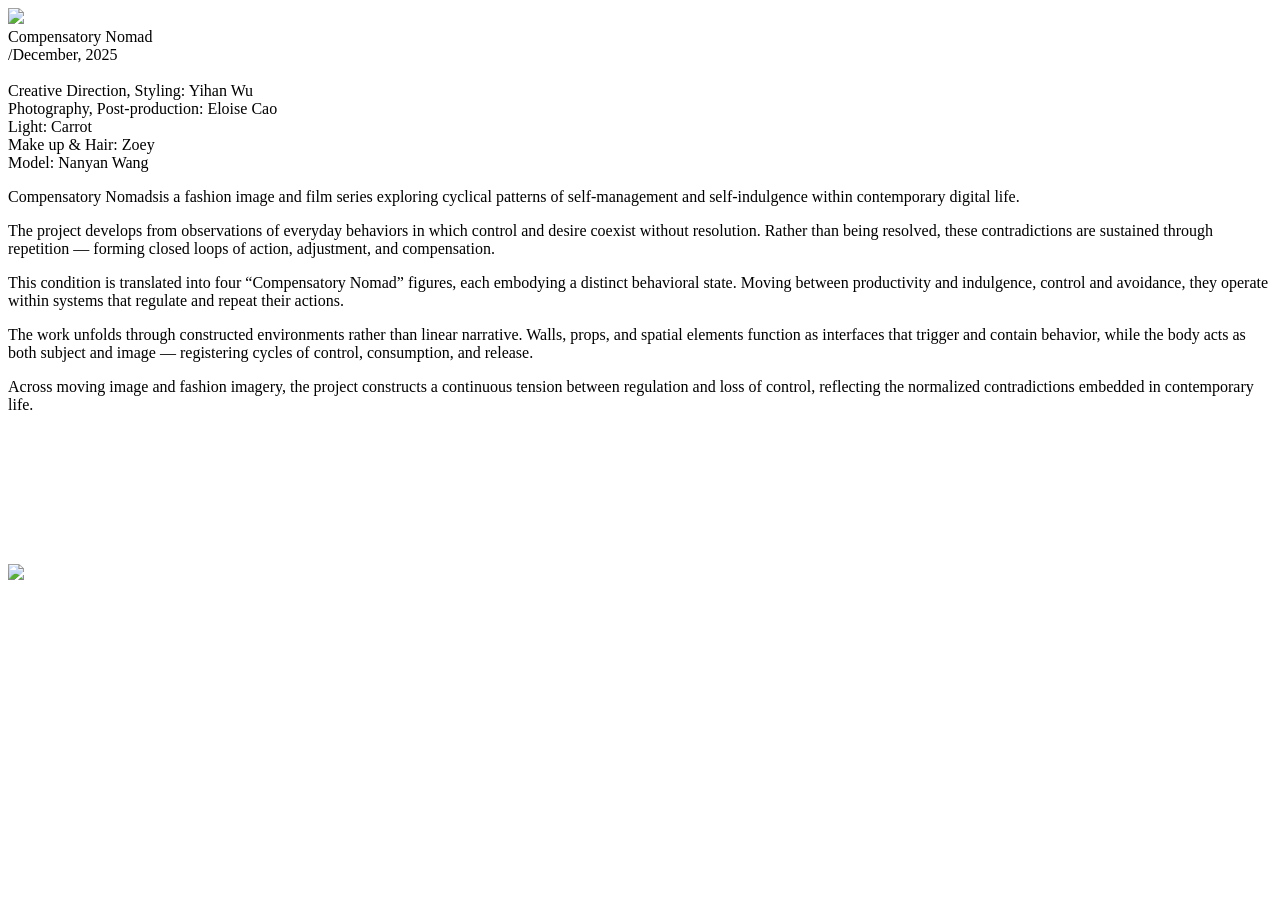
==== compensatorynomad.html @ a959df0d "Add files via upload" ====
<!DOCTYPE html>
<html>
    <head>
        <meta charset="utf-8">
        <title>YIHANWU-Compensatory Nomad</title>
        <meta name="YIHANWU" content="YIHANWU" />
        <meta name="viewport" content="width=device-width, initial-scale=1.0, minimum-scale=1.0, maximum-scale=1.0, user-scalable=no">
        <link rel="stylesheet" media="screen" href="css/style.css">
        <script src="js/jq.js"></script>
    </head>
    <body class="compensatorynomad">
        <div class="top-frame">
            <a href="index.html" class="logo-a"><img src="images/logo.png"/></a>
            <div class="top-info">
                <div class="l-box CenterVH">
                    <div>
                        <span>Compensatory Nomad</span><br>
                        /December, 2025<br><br>
                        Creative Direction, Styling: Yihan Wu<br>
                        Photography, Post-production: Eloise Cao<br>
                        Light: Carrot<br>
                        Make up & Hair: Zoey<br>
                        Model: Nanyan Wang<br>

                    </div>
                </div>
                <div class="r-box">
                    <p>Compensatory Nomadsis a fashion image and film series exploring cyclical patterns of self-management and self-indulgence within contemporary digital life.</p>                    <p>The project develops from observations of everyday behaviors in which control and desire coexist without resolution. Rather than being resolved, these contradictions are sustained through repetition — forming closed loops of action, adjustment, and compensation.</p>                    <p>This condition is translated into four “Compensatory Nomad” figures, each embodying a distinct behavioral state. Moving between productivity and indulgence, control and avoidance, they operate within systems that regulate and repeat their actions.</p>                    <p>The work unfolds through constructed environments rather than linear narrative. Walls, props, and spatial elements function as interfaces that trigger and contain behavior, while the body acts as both subject and image — registering cycles of control, consumption, and release.</p>                    <p>Across moving image and fashion imagery, the project constructs a continuous tension between regulation and loss of control, reflecting the normalized contradictions embedded in contemporary life.</p>
                </div>
            </div>
            
        </div>
        <div class="bottom-frame">
            <div class="vio-box">
                <img class="mask" src="images/videocover.png"/>
                <video id="vio" onended="edned()" src="images/Comtenporary Nomad.mp4" >
                </video>
            </div>
            
            
        </div>
        <div class="hi"></div>
        <div class="img-box-show CenterVH" style="display: none;">
            <div class="img-show-box CenterVH">
                <div class="img-img"><img class="img-show" src=""/></div>
            </div>
            
            <div class="close-btn"></div>
        </div>
    </body>
    <script>
        let vio = document.getElementById('vio');
        let fx = 0;
        let fy = 0;
        let isPlaying = false;
        function edned(){
            isPlaying = false; $('.mask').show();
            vio.controls = false; // 隐藏
        }
        $('.vio-box').bind('click', function(e) {
             e.preventDefault();
             checkPlaying();
             $('.mask').hide();
             vio.controls = true; // 隐藏
             if(isPlaying)
             {
                 vio.pause();
             }
             else
             {
                 vio.play();
             }
         });
        function checkPlaying() {
            if (vio.currentTime > 0 && !vio.paused && !vio.ended && vio.readyState > 2) {
              if (!isPlaying) { // 确保只记录一次状态变化
                console.log('视频正在播放');
                isPlaying = true;
              }
            } else {
              isPlaying = false; // 重置状态，等待下一次检测
            }
          }
          
    </script>
</html>
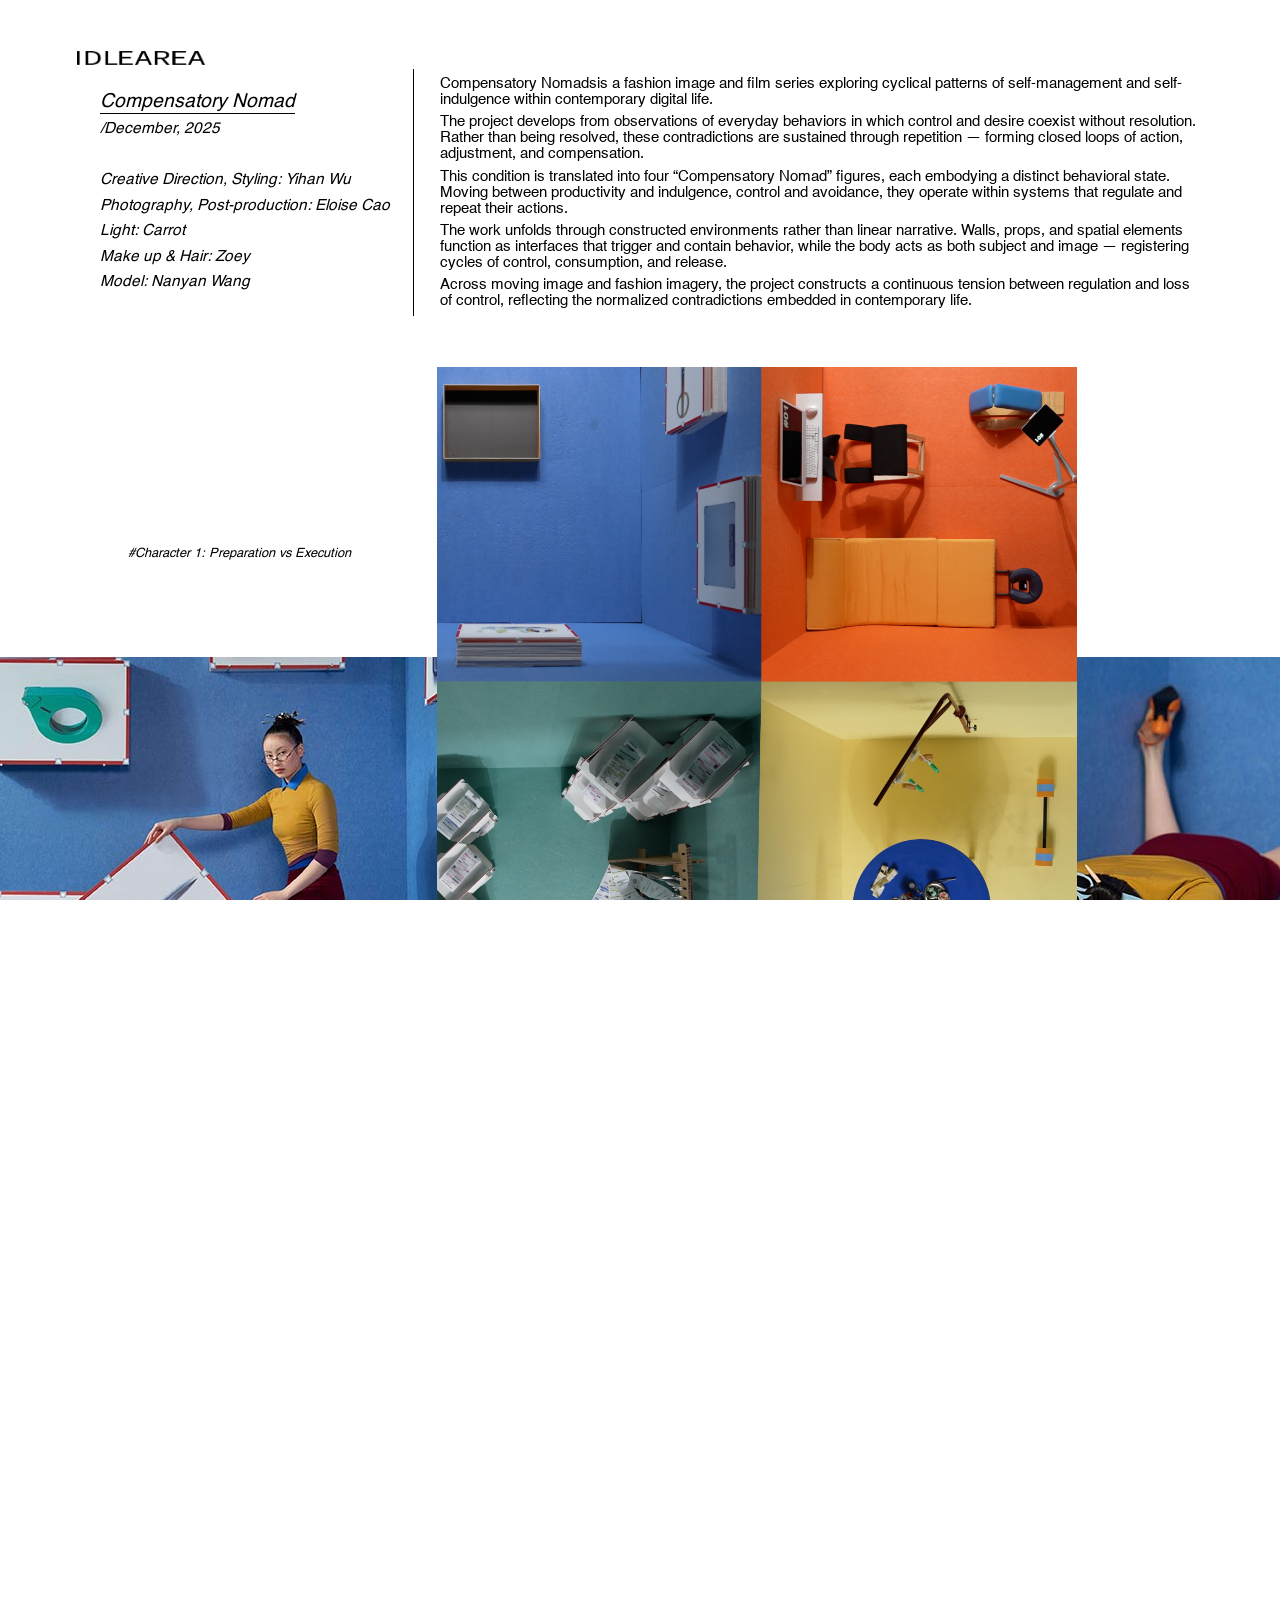
==== commit c6ca90a0: "Update compensatorynomad.html" ====
--- a/compensatorynomad.html
+++ b/compensatorynomad.html
@@ -1,13 +1,13 @@
-<!DOCTYPE html>
-<html>
-    <head>
+<!DOCTYPE html>
+<html>
+    <head>
         <meta charset="utf-8">
         <title>YIHANWU-Compensatory Nomad</title>
         <meta name="YIHANWU" content="YIHANWU" />
         <meta name="viewport" content="width=device-width, initial-scale=1.0, minimum-scale=1.0, maximum-scale=1.0, user-scalable=no">
         <link rel="stylesheet" media="screen" href="css/style.css">
-        <script src="js/jq.js"></script>
-    </head>
+        <script src="js/jq.js"></script>
+    </head>
     <body class="compensatorynomad">
         <div class="top-frame">
             <a href="index.html" class="logo-a"><img src="images/logo.png"/></a>
@@ -20,20 +20,20 @@
                         Photography, Post-production: Eloise Cao<br>
                         Light: Carrot<br>
                         Make up & Hair: Zoey<br>
-                        Model: Nanyan Wang<br>+                        Model: Nanyan Wang<br>
 
 
                     </div>
                 </div>
                 <div class="r-box">
-                    <p>Compensatory Nomadsis a fashion image and film series exploring cyclical patterns of self-management and self-indulgence within contemporary digital life.</p>--                    <p>The project develops from observations of everyday behaviors in which control and desire coexist without resolution. Rather than being resolved, these contradictions are sustained through repetition — forming closed loops of action, adjustment, and compensation.</p>--                    <p>This condition is translated into four “Compensatory Nomad” figures, each embodying a distinct behavioral state. Moving between productivity and indulgence, control and avoidance, they operate within systems that regulate and repeat their actions.</p>--                    <p>The work unfolds through constructed environments rather than linear narrative. Walls, props, and spatial elements function as interfaces that trigger and contain behavior, while the body acts as both subject and image — registering cycles of control, consumption, and release.</p>-+                    <p>Compensatory Nomadsis a fashion image and film series exploring cyclical patterns of self-management and self-indulgence within contemporary digital life.</p>
+
+                    <p>The project develops from observations of everyday behaviors in which control and desire coexist without resolution. Rather than being resolved, these contradictions are sustained through repetition — forming closed loops of action, adjustment, and compensation.</p>
+
+                    <p>This condition is translated into four “Compensatory Nomad” figures, each embodying a distinct behavioral state. Moving between productivity and indulgence, control and avoidance, they operate within systems that regulate and repeat their actions.</p>
+
+                    <p>The work unfolds through constructed environments rather than linear narrative. Walls, props, and spatial elements function as interfaces that trigger and contain behavior, while the body acts as both subject and image — registering cycles of control, consumption, and release.</p>
+
                     <p>Across moving image and fashion imagery, the project constructs a continuous tension between regulation and loss of control, reflecting the normalized contradictions embedded in contemporary life.</p>
                 </div>
             </div>
@@ -45,9 +45,58 @@
                 <video id="vio" onended="edned()" src="images/Comtenporary Nomad.mp4" >
                 </video>
             </div>
+        </div>
+        
+        
+        
+        
+        <div class="bottom-frame" style="padding-left: 4vw;">
+            <div class="img-box">
+                <span>#Character 1: Preparation vs Execution<br></span>
+                <div class="img-box-line CenterVH">
+                    <img class="click-img" src="images/Compensatory Nomad/01.jpg"/>
+                    <img class="click-img" src="images/Compensatory Nomad/02.jpg"/>
+                    <img class="click-img" src="images/Compensatory Nomad/03.jpg"/>
+                </div>
+            </div>
+            
+            <div class="img-box">
+                <span>#Character 2: Self-Regulation vs Immersion<br></span>
+                <div class="img-box-line CenterVH">
+                    <img class="click-img" src="images/Compensatory Nomad/04.jpg"/>
+                    <img class="click-img" src="images/Compensatory Nomad/05.jpg"/>
+                    <img class="click-img" src="images/Compensatory Nomad/06.jpg"/>
+                </div>
+            </div>
+            
+            <div class="img-box">
+                <span>#Character 3: Minimalism vs Consumption Traces<br></span>
+                <div class="img-box-line CenterVH">
+                    <img class="click-img" src="images/Compensatory Nomad/07.jpg"/>
+                    <img class="click-img" src="images/Compensatory Nomad/08.jpg"/>
+                    <img class="click-img" src="images/Compensatory Nomad/09.jpg"/>
+                </div>
+            </div>
+            
+            <div class="img-box">
+                <span>#Character 4: Exertion vs Reward<br></span>
+                <div class="img-box-line CenterVH">
+                    <img class="click-img" src="images/Compensatory Nomad/10.jpg"/>
+                    <img class="click-img" src="images/Compensatory Nomad/11.jpg"/>
+                    <img class="click-img" src="images/Compensatory Nomad/12.jpg"/>
+                </div>
+            </div>
+            
             
             
         </div>
+        
+        
+        
+        
+        
+        
+        
         <div class="hi"></div>
         <div class="img-box-show CenterVH" style="display: none;">
             <div class="img-show-box CenterVH">
@@ -55,7 +104,7 @@
             </div>
             
             <div class="close-btn"></div>
-        </div>
+        </div>
     </body>
     <script>
         let vio = document.getElementById('vio');
@@ -90,6 +139,19 @@
               isPlaying = false; // 重置状态，等待下一次检测
             }
           }
+        $('.close-btn').bind('touchend click', function(e) {
+            e.preventDefault();
+            $('.img-box-show').fadeOut(function(){
+                $('.img-show').attr('src','');
+            });
+        });
+        $('.click-img').bind('click', function(e) {
+            e.preventDefault();
+         //   alert()
+            $('.hi').html("<style>.img-img:before{content:'"+ $(this).parent().parent().find('span').html().replaceAll('<br>',' ') +"';}</style>");
+            $('.img-show').attr('src',$(this).attr('src').replace('images','images/normal'));
+            $('.img-box-show').fadeIn();
+        });
           
-    </script>
-</html>+    </script>
+</html>
--- a/css/style.css
+++ b/css/style.css
@@ -0,0 +1,558 @@
+@font-face {
+    font-family: HT;
+    src: url("../Helvetica1.ttf");
+}
+*{
+    font-family: HT;
+}
+.CenterVH{
+	/* Center slide text vertically */
+	display: -webkit-box;
+	display: -ms-flexbox;
+	display: -webkit-flex;
+	display: flex;
+	-webkit-box-pack: center;
+	-ms-flex-pack: center;
+	-webkit-justify-content: center;
+	justify-content: center;
+	-webkit-box-align: center;
+	-ms-flex-align: center;
+	-webkit-align-items: center;
+	align-items: center;
+}
+.FillBG{
+	background-size: cover;
+	background-position: center;
+	background-repeat: no-repeat;
+	filter:"progid:DXImageTransform.Microsoft.AlphaImageLoader(sizingMethod='scale')";  
+	-moz-background-size:100% 100%;  
+	background-size:100% 100%; 
+}
+
+html,body{
+    margin: 0;
+    padding: 0;
+    width: 100%;
+    height: 100%;
+    overflow: hidden;
+    background-color: #fff;
+}
+
+.face-frame{
+    position: relative;
+/*    background-image: url(../images/Unoccupied/13.jpg);
+    background-position: left center;
+    background-repeat: no-repeat;
+    background-size: auto 100%; */
+}
+.face-frame .face-img{
+    position: absolute;
+    left: 0;
+    top: 0;
+    width: auto;
+    height: 100%;
+    z-index: 2;
+}
+.face-frame .face-title{
+    position: absolute;
+    height: 100%;
+    right:0;
+    top: 0;
+}
+.v.home .face-frame{
+    width: 100%;
+    height: calc(9 * 100vw / 16);
+}
+.h.home .face-frame{
+    height: 100%;
+    width: 100%;/* calc(16 * 100vh / 9); */
+}
+.face-frame .logo-a{
+    display: block;
+    width: 16vw;
+    padding-bottom: 8px;
+    border-bottom: 1px solid #000; /* 2px粗细，实线，黑色 */
+}
+.face-frame .logo-a img{
+    width: 100%;
+    height: auto;
+}
+.face-frame .bottom{
+    width: 100%;
+    text-align: center;
+    padding: 2vh;
+    color: #000;
+    box-sizing: border-box;
+    position: absolute;
+    font-size: 1vw;
+    right: 0;
+    bottom: 0;
+}
+
+
+
+
+
+
+
+
+.h.work .face-frame,
+.h.about .face-frame{
+    box-sizing: border-box;
+    width: calc( 100% - 6vw );
+    height: calc( 100% - 4vw );
+}
+.v.work .face-frame,
+.v.about .face-frame{
+    box-sizing: border-box;
+    width: calc( 100% - 6vw );
+    height: calc(9 * 100vw / 16 - 4vw);
+}
+.work .face-frame .l-box,
+.about .face-frame .l-box{
+    position: absolute;
+    left: 0;top: 0;
+    width: 25%;
+    height: 100%;
+    border-right: 1px solid #000;
+}
+.work .face-frame .r-box,
+.about .face-frame .r-box{
+    position: absolute;
+    right: 0;top: 0;
+    width: 72%;
+    height: 100%;
+}
+.work .face-frame .top,
+.about .face-frame .top{
+    position: relative;
+    width: 100%;
+    height: 2vw;
+    margin-bottom: 1vw;
+}
+
+.work .face-frame .middle,
+.about .face-frame .middle{
+    position: absolute;
+    left: 0;
+    top: 55%;
+    width: 100%;
+    font-size: 1.2vw;
+}
+.work .face-frame .logo-a,
+.about .face-frame .logo-a
+{
+    display: block;
+    position: absolute;
+    left: 0;
+    width: 8vw;
+    font-size: 1.2vw;
+    padding-bottom: 0px;
+    border-bottom: 0px solid #000; /* 2px粗细，实线，黑色 */
+}
+
+.work .face-frame .logo-a img,
+.about .face-frame .logo-a img,
+.unoccupied .top-frame .logo-a img,
+.notyet .top-frame .logo-a img,
+.compensatorynomad .top-frame .logo-a img,
+.press .top-frame .logo-a img,
+.selfhealing .top-frame .logo-a img
+{
+    width: 10vw;
+}
+
+.work .face-frame .a{
+    position: absolute;
+    right: 1vw;
+    top: 0;
+    text-decoration: none;
+    padding-bottom: 2px;
+    border-bottom: 1px solid #000; /* 2px粗细，实线，黑色 */
+    font-size: 1.2vw;
+    color: #000;
+    float: right;
+}
+.about .face-frame .a{
+    text-decoration: none;
+    padding-bottom: 2px;
+    border-bottom: 1px solid #000; /* 2px粗细，实线，黑色 */
+    font-size: 1.2vw;
+    color: #000;
+}
+.about .face-frame p{    
+    font-size: 1.2vw;
+    color: #000;
+    text-align: left;
+    margin-bottom: 2vw;
+}
+.work .main-box,
+.about .main-box{
+    position: absolute;
+    width: 100%;
+    height: 100%;
+    left: 0;
+    top: 0;
+    padding: 1vw;
+    box-sizing: border-box;
+}
+.work .main-box .row{
+    box-sizing: border-box;
+    width: 100%;
+    height: 50%;
+    padding-bottom: 2vw;
+    float: left;
+}
+.work .main-box .line-box{
+    width: 33.33%;
+    height: 100%;
+}
+.work .main-box .line-box img{
+    max-width: calc( 100% - 3vw );
+    max-height: calc( 100% - 5vw );
+}
+.work .face-frame .b{
+    position: absolute;
+    left: 0;
+    top: 0;
+    text-decoration: none;
+    padding-bottom: 2px;
+    border-bottom: 1px solid #000; /* 2px粗细，实线，黑色 */
+    font-size: 1.5vw;
+    margin-bottom: 2px;
+    color: #000;
+    font-style:italic;
+}
+
+
+
+.unoccupied,
+.notyet,
+.compensatorynomad,
+.press,
+.selfhealing
+{
+    position: relative;
+    padding: 4vw 6vw;
+    box-sizing: border-box;
+    overflow: auto;
+}
+.unoccupied .top-frame .logo-a,
+.notyet .top-frame .logo-a,
+.compensatorynomad .top-frame .logo-a,
+.press .top-frame .logo-a,
+.selfhealing .top-frame .logo-a
+{
+    display: block;
+    left: 0;
+    width: 8vw;
+    font-size: 1.2vw;
+    padding-bottom: 0px;
+    border-bottom: 0px solid #000; /* 2px粗细，实线，黑色 */
+}
+.unoccupied  .top-info,
+.notyet  .top-info,
+.compensatorynomad  .top-info,
+.press  .top-info,
+.selfhealing  .top-info
+{
+    position: relative;
+    width: 100%;
+    display: flex;
+}
+
+.unoccupied .top-info .l-box,
+.notyet .top-info .l-box,
+.compensatorynomad .top-info .l-box,
+.press .top-info .l-box,
+.selfhealing .top-info .l-box
+{
+    position: relative;
+    float: left;
+    left: 0;top: 0;
+    width: 30%;
+    border-right: 1px solid #000;
+    font-style: italic;
+    line-height: 2vw;
+    font-size: 1.2vw;
+}
+.unoccupied .top-info .l-box span,
+.notyet .top-info .l-box span,
+.compensatorynomad .top-info .l-box span,
+.press .top-info .l-box span,
+.selfhealing .top-info .l-box span
+{
+    font-size: 1.5vw;
+    padding-bottom: 2px;
+    border-bottom: 1px solid #000; /* 2px粗细，实线，黑色 */
+    margin-bottom: 2px;
+}
+.unoccupied .top-info .r-box,
+.notyet .top-info .r-box,
+.compensatorynomad .top-info .r-box,
+.press .top-info .r-box,
+.selfhealing .top-info .r-box
+{
+    position: relative;
+    float: right;
+    right: 0;top: 0;
+    width: 68%;
+    height: auto;
+    padding-left: 2vw;
+}
+.unoccupied .top-info .r-box p,
+.notyet .top-info .r-box p,
+.compensatorynomad .top-info .r-box p,
+.press .top-info .r-box p,
+.selfhealing .top-info .r-box p
+{
+    font-size: 1.2vw;
+    text-align: left;
+    margin: 0.5vw auto;
+}
+.unoccupied .bottom-frame,
+.notyet .bottom-frame,
+.press .bottom-frame,
+.selfhealing .bottom-frame
+{
+    margin-top: 4vw;
+    font-style: italic;
+    font-size: 1.0vw;
+    line-height: 1.3vw;
+    position: relative;
+    width: 100%;
+}
+.press .bottom-frame{
+    margin-top: 0.5vw;
+}
+.selfhealing .bottom-frame .l-box{
+    position: relative;
+    left: 0;
+    top: 0;
+    width: 10%;
+    padding-left: 2.6vw;
+}
+.selfhealing .bottom-frame .r-box{
+    position: relative;
+    width: 86%;
+    right: 0;
+    top: 0;
+}
+.selfhealing .c{
+    padding-bottom: 2px;
+    border-bottom: 1px solid #000; /* 2px粗细，实线，黑色 */
+    font-size: 1.5vw;
+    margin-bottom: 2px;
+    color: #000;
+    font-style:italic;
+}
+.selfhealing .bottom-frame .r-box .click-img{
+    width: 23.6%;
+    margin: 0.5vw;
+    float: left;
+}
+
+
+.selfhealing .bottom-frame2 .click-img{
+    width: 33%;
+}
+.compensatorynomad .bottom-frame
+{
+    margin-top: 4vw;
+    font-style: italic;
+    font-size: 1.0vw;
+    line-height: 1.3vw;
+    position: relative;
+    width: 100%;
+    height: 10vw;
+    padding-left: 32%;
+    padding-right: 4vw;
+}
+.unoccupied .img-box{
+    width: 20%;
+    float: left;
+    padding: 1.3vw;
+    box-sizing: border-box;
+}
+.notyet .img-box{
+    width: 100%;
+    float: left;
+    padding: 1.3vw;
+    box-sizing: border-box;
+}
+
+.press .img-box{
+    width: 100%;
+    float: left;
+    box-sizing: border-box;
+}
+.notyet .img-box .img-box-line{
+    width: 100%;
+    margin-top: 1vw;
+}
+
+.press .img-box {
+    width: 72%;
+    margin-left: 14%;
+    height: 16vw;
+    box-sizing: border-box;
+    margin-top: 0.4vw;
+}
+.notyet .img-box .img-box-line img{
+    width: 31%;
+    height: 20vw;
+    object-fit: contain;
+    float: left;
+    margin: 0 2%;
+}
+
+.press .img-box  img{
+    width: 16vw;
+    height: 100%;
+    object-fit: contain;
+    float: left;
+    margin: 0 0.2vw;
+}
+.notyet .img-box .img-box-line img:first-child{
+    margin-left: 0px;
+}
+.notyet .img-box .img-box-line img:last-child{
+    margin-right: 0px;
+}
+.unoccupied .img-box img{
+    height: 12vw;
+    margin-top: 0.5vw;
+}
+.notyet .img-box img{
+    margin-top: 0.5vw;
+}
+.unoccupied .img-box-show,
+.notyet .img-box-show,
+.press .img-box-show,
+.selfhealing .img-box-show
+{
+    position: fixed;
+    left: 0;top: 0;
+    width: 100%;height: 100%;
+    background-color: #000;
+}
+.unoccupied .img-box-show .img-show-box,
+.notyet .img-box-show .img-show-box,
+.press .img-box-show .img-show-box,
+.selfhealing .img-box-show .img-show-box
+{
+    position: relative;
+    width: 80%;
+    height: 80%;
+    text-align: center;
+}
+.unoccupied .img-box-show .img-img,
+.notyet .img-box-show .img-img
+{
+    position: relative;
+    max-width: 100%;
+    height: 100%;
+    display: block;
+    border: 1px solid #fff;
+    margin-top: 3vw;
+}
+.press .img-box-show .img-img,
+.selfhealing .img-box-show .img-img
+{
+    position: relative;
+    max-width: 100%;
+    height: 100%;
+    display: block;
+    border: 1px solid #fff;
+}
+.unoccupied .img-box-show .img-show,
+.notyet .img-box-show .img-show,
+.press .img-box-show .img-show,
+.selfhealing .img-box-show .img-show
+{
+    position: relative;
+    max-width: 100%;
+    max-height: 100%;
+}
+.unoccupied .img-box-show .img-img:before,
+.notyet .img-box-show .img-img:before,
+.press .img-box-show .img-img:before,
+.selfhealing .img-box-show .img-img:before
+{
+    /* content: ''; */
+    display: block;
+    position: absolute;
+    width: 100%;
+    left: 0;
+    color: #fff;
+    text-align: left;
+    top: -3vw;
+    height: 3vw;
+    z-index: 99;
+    
+}
+.unoccupied .img-box-show .close-btn,
+.notyet .img-box-show .close-btn,
+.press .img-box-show .close-btn,
+.selfhealing .img-box-show .close-btn
+{
+    position: absolute;
+    width: 2.4vw;
+    height: 2.4vw;
+    border: 2px solid #fff;
+    z-index: 99;
+    right: 3vw;
+    top: 3vw;
+    border-radius: 50%;
+}
+.unoccupied .img-box-show .close-btn::after,
+.notyet .img-box-show .close-btn::after,
+.press .img-box-show .close-btn::after,
+.selfhealing .img-box-show .close-btn::after
+{
+    content: '';
+    width: 60%;
+    position: absolute;
+    left: 20%;
+    top: calc( 50% - 1px );
+    height: 0;
+    border-bottom: 2px solid #fff;
+    transform: rotate(45deg);
+}
+.unoccupied .img-box-show .close-btn::before,
+.notyet .img-box-show .close-btn::before,
+.press .img-box-show .close-btn::before,
+.selfhealing .img-box-show .close-btn::before
+{
+    content: '';
+    height: 60%;
+    position: absolute;
+    left: calc( 50% - 1px );
+    top: 20%;
+    width: 0;
+    border-right: 2px solid #fff;
+    transform: rotate(45deg);
+}
+.hi{
+    display: none;
+}
+.vio-box{
+    position: relative;
+    width: 50vw;
+    height: 50vw;
+    max-height: 100vh;
+}
+.vio-box .mask{
+    position: absolute;
+    z-index: 99;
+    left: 0;
+    top: 0;
+    width: 100%;
+    height: 100%;
+    object-fit: contain;
+}
+video{
+    width: 50vw;
+    height: 50vw;
+    max-height: 100vh;
+}
